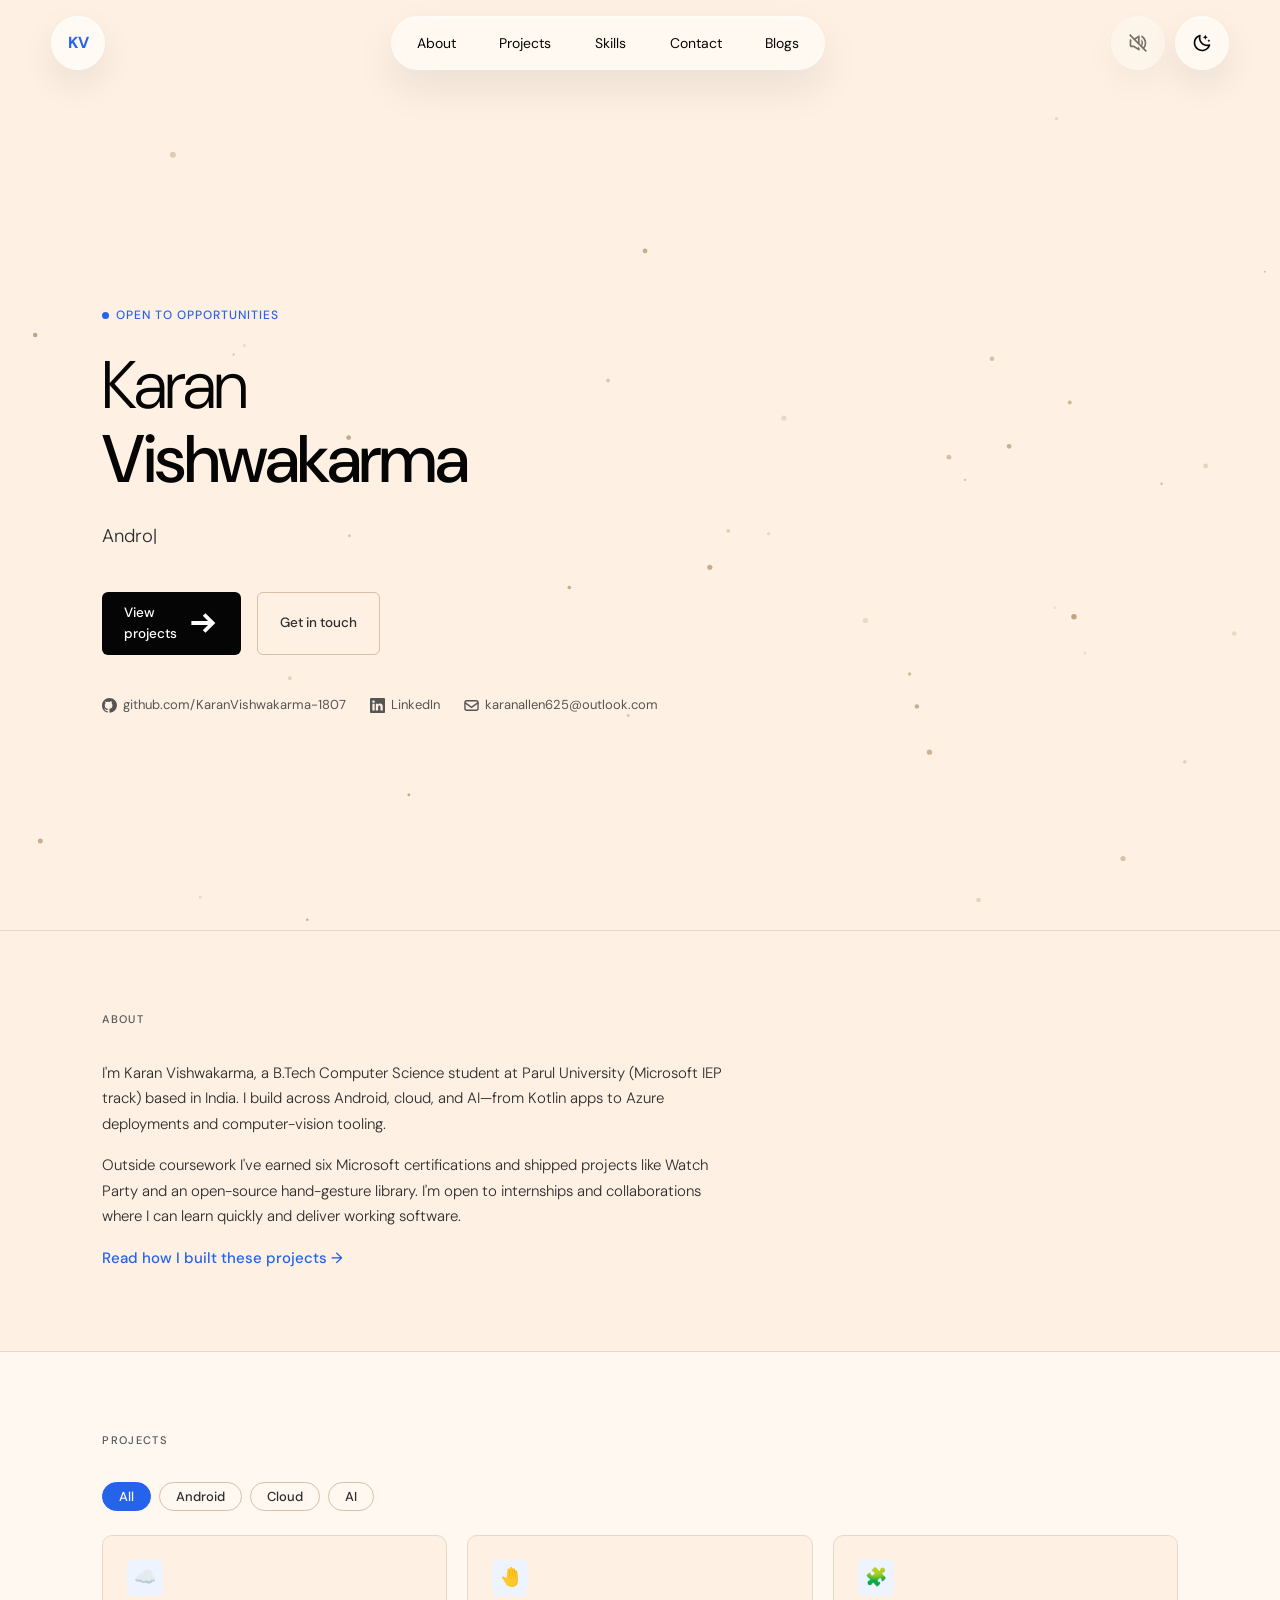
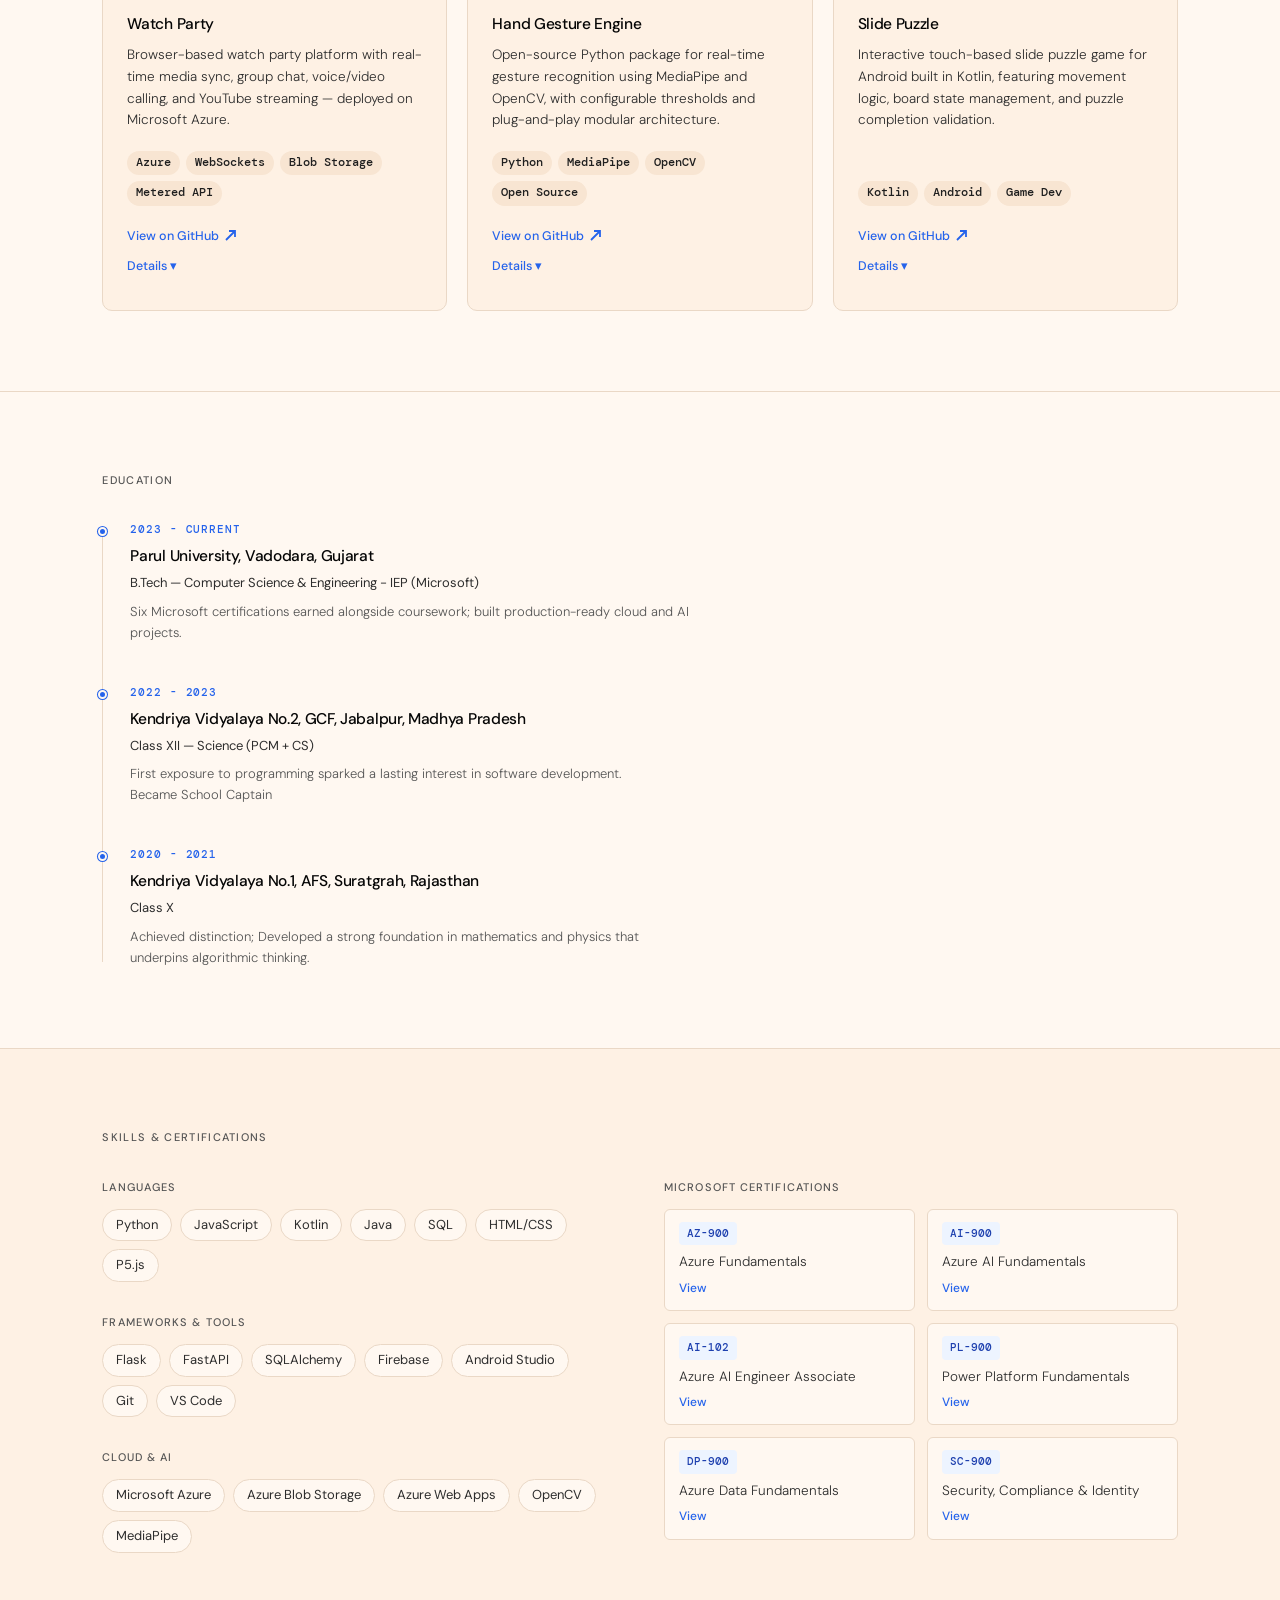
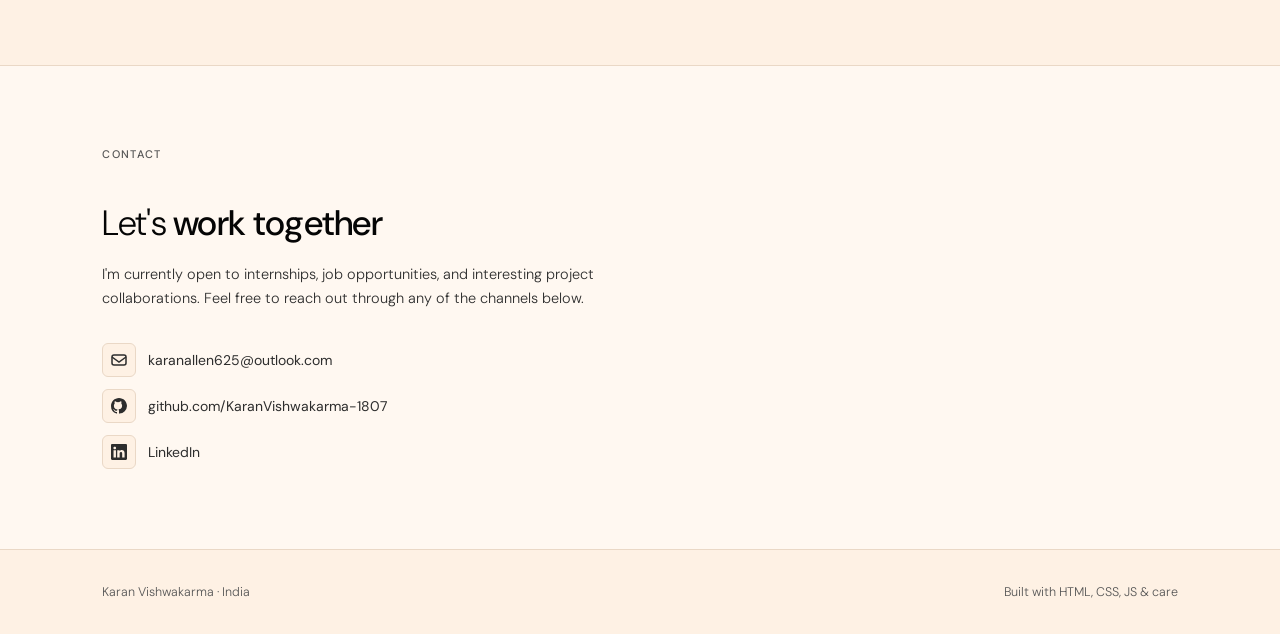
==== index.html @ 0e0a26eb "Initial commit" ====
<!DOCTYPE html>
<html lang="en">
<head>
<meta charset="UTF-8" />
<meta name="viewport" content="width=device-width, initial-scale=1.0"/>
<title>Karan Vishwakarma — Portfolio</title>
<meta name="description" content="CS undergrad building production-ready apps across Android, cloud (Azure), and AI. Six Microsoft certifications. Open to internships and collaborations."/>

<!-- Open Graph -->
<meta property="og:title" content="Karan Vishwakarma — Android · Cloud · AI"/>
<meta property="og:description" content="CS undergrad building production-ready apps across Android, cloud (Azure), and AI. Six Microsoft certifications. Open to internships and collaborations."/>
<meta property="og:type" content="website"/>
<meta property="og:url" content="https://karanvishwakarma-1807.github.io/"/>
<meta property="og:image" content="https://karanvishwakarma-1807.github.io/og-image.png"/>

<!-- Twitter / X Card -->
<meta name="twitter:card" content="summary_large_image"/>
<meta name="twitter:title" content="Karan Vishwakarma — Android · Cloud · AI"/>
<meta name="twitter:description" content="CS undergrad building production-ready apps across Android, cloud (Azure), and AI. Six Microsoft certifications. Open to internships and collaborations."/>

<link rel="preconnect" href="https://fonts.googleapis.com"/>
<link rel="preconnect" href="https://fonts.gstatic.com" crossorigin/>
<link href="https://fonts.googleapis.com/css2?family=DM+Sans:ital,opsz,wght@0,9..40,300;0,9..40,400;0,9..40,500;1,9..40,300&family=DM+Mono:wght@400;500&display=swap" rel="stylesheet"/>
<link rel="icon" type="image/svg+xml" href="assets/icons/favicon.svg"/>
<link rel="manifest" href="manifest.json"/>
<meta name="theme-color" content="#2563eb"/>
<link rel="stylesheet" href="style.css"/>
</head>
<body>

<!-- SKIP TO MAIN -->
<a href="#hero" class="skip-to-main">Skip to main content</a>

<div id="scroll-progress"></div>

<nav>
  <a href="#hero" class="nav-logo">KV</a>
  <ul class="nav-links">
    <li><a href="#about">About</a></li>
    <li><a href="#projects">Projects</a></li>
    <li><a href="#skills">Skills</a></li>
    <li><a href="#contact">Contact</a></li>
    <li><a href="blogs.html">Blogs</a></li>
  </ul>
  <div class="nav-controls">
    <button id="sound-toggle" aria-label="Toggle sound effects">
      <svg id="icon-sound-on" viewBox="0 0 24 24" fill="currentColor" aria-hidden="true" style="display:none"><path d="M4 17h2.7l5.75 3.83c.17.11.36.17.55.17.16 0 .32-.04.47-.12.33-.17.53-.51.53-.88V4c0-.37-.2-.71-.53-.88-.32-.17-.72-.15-1.03.05L6.69 7h-2.7c-1.1 0-2 .9-2 2v6c0 1.1.9 2 2 2Zm0-8h3s.06-.02.09-.02c.06 0 .13-.02.19-.04a.6.6 0 0 0 .19-.08c.03-.01.06-.02.08-.03L12 5.87v12.26l-4.45-2.96s-.06-.02-.08-.03c-.06-.03-.12-.06-.19-.08-.06-.02-.13-.03-.19-.04-.03 0-.06-.02-.09-.02H4zm18 3c0-4.09-2.47-7.61-6-9.16v2.24c2.39 1.39 4 3.96 4 6.92s-1.61 5.53-4 6.92v2.24c3.53-1.55 6-5.07 6-9.16"/><path d="M18 12c0-1.77-.78-3.36-2-4.46v8.92c1.22-1.1 2-2.69 2-4.46"/></svg>
      <svg id="icon-sound-off" viewBox="0 0 24 24" fill="currentColor" aria-hidden="true"><path d="M22 12c0-4.09-2.47-7.61-6-9.16v2.24c2.39 1.39 4 3.96 4 6.92 0 1.85-.64 3.54-1.69 4.89l-1.42-1.42c.7-.98 1.12-2.17 1.12-3.47 0-1.77-.78-3.36-2-4.46v7.05l-2-2V4c0-.37-.2-.71-.53-.88-.32-.17-.72-.15-1.03.05L7.73 6.32 2.71 1.29 1.3 2.7l20 20 1.41-1.41-2.98-2.98A9.94 9.94 0 0 0 22 11.99Zm-10-1.41L9.17 7.76 12 5.87zm0 7.54-4.45-2.96s-.06-.02-.08-.03c-.06-.03-.12-.06-.19-.08s-.13-.03-.2-.04c-.03 0-.06-.02-.09-.02h-3V9h.76L3.02 7.27C2.41 7.61 2 8.26 2 9v6c0 1.1.9 2 2 2h2.7l5.75 3.83c.17.11.36.17.55.17.16 0 .32-.04.47-.12.33-.17.53-.51.53-.88v-1.76l-2-2z"/></svg>
    </button>
    <button class="theme-toggle" id="themeToggle" aria-label="Toggle dark mode">
      <svg id="icon-sun" viewBox="0 0 24 24" fill="currentColor" aria-hidden="true" style="display:none"><path d="M12 17.01c2.76 0 5.01-2.25 5.01-5.01S14.76 6.99 12 6.99 6.99 9.24 6.99 12s2.25 5.01 5.01 5.01M12 9c1.66 0 3.01 1.35 3.01 3.01s-1.35 3.01-3.01 3.01-3.01-1.35-3.01-3.01S10.34 9 12 9m1 10h-2v3h2zm0-17h-2v3h2zM2 11h3v2H2zm17 0h3v2h-3zM4.22 18.36l.71.71.71.71 1.06-1.06 1.06-1.06-.71-.71-.71-.71-1.06 1.06zM19.78 5.64l-.71-.71-.71-.71-1.06 1.06-1.06 1.06.71.71.71.71 1.06-1.06zm-12.02.7L6.7 5.28 5.64 4.22l-.71.71-.71.71L5.28 6.7l1.06 1.06.71-.71zm8.48 11.32 1.06 1.06 1.06 1.06.71-.71.71-.71-1.06-1.06-1.06-1.06-.71.71z"/></svg>
      <svg id="icon-moon" viewBox="0 0 24 24" fill="currentColor" aria-hidden="true"><path d="M20.71 13.51c-.78.23-1.58.35-2.38.35-4.52 0-8.2-3.68-8.2-8.2 0-.8.12-1.6.35-2.38.11-.35.01-.74-.25-1s-.64-.36-1-.25A10.17 10.17 0 0 0 2 11.8C2 17.42 6.57 22 12.2 22c4.53 0 8.45-2.91 9.76-7.24.11-.35.01-.74-.25-1s-.64-.36-1-.25M12.2 20C7.68 20 4 16.32 4 11.8a8.15 8.15 0 0 1 4.18-7.15c-.03.34-.05.68-.05 1.02 0 5.62 4.57 10.2 10.2 10.2.34 0 .68-.02 1.02-.05C17.93 18.38 15.23 20 12.2 20M16 8l.94-2.06L19 5l-2.06-.94L16 2l-.94 2.06L13 5l2.06.94zm4.25-.5-.55 1.2-1.2.55 1.2.55.55 1.2.55-1.2 1.2-.55-1.2-.55z"/></svg>
    </button>
  </div>
</nav>

<audio id="background-music" src="assets/audio/cozy-loop.mp3" type="audio/mpeg" loop preload="auto"></audio>

<main>
  <!-- HERO -->
  <section id="hero">
    <canvas id="hero-canvas" aria-hidden="true"></canvas>
    <div class="hero-content">
    <div class="hero-eyebrow">
      <span class="hero-dot"></span>
      Open to opportunities
    </div>
    <h1>Karan<br/><span>Vishwakarma</span></h1>
    <p class="hero-sub">
      <span id="typing-text">Android Developer</span><span class="typing-cursor">|</span>
    </p>
    <div class="hero-actions">
      <a href="#projects" class="btn-primary">
        View projects
        <svg viewBox="0 0 16 16" fill="none" stroke="currentColor" stroke-width="1.8"><path d="M3 8h10M9 4l4 4-4 4"/></svg>
      </a>
      <a href="#contact" class="btn-secondary">Get in touch</a>
    </div>
    <div class="hero-links">
        <a href="https://github.com/KaranVishwakarma-1807" target="_blank" rel="noopener noreferrer" class="hero-link">
        <svg viewBox="0 0 16 16" fill="currentColor"><path d="M8 0C3.58 0 0 3.58 0 8a8 8 0 005.47 7.59c.4.07.55-.17.55-.38v-1.33c-2.23.48-2.7-1.08-2.7-1.08-.36-.92-.88-1.17-.88-1.17-.72-.49.05-.48.05-.48.8.06 1.22.82 1.22.82.71 1.22 1.87.87 2.33.66.07-.52.28-.87.5-1.07-1.78-.2-3.64-.89-3.64-3.95 0-.87.31-1.58.82-2.14-.08-.2-.36-1.01.08-2.11 0 0 .67-.21 2.2.82a7.6 7.6 0 012 0c1.53-1.03 2.2-.82 2.2-.82.44 1.1.16 1.91.08 2.11.51.56.82 1.27.82 2.14 0 3.07-1.87 3.75-3.65 3.95.29.25.54.73.54 1.48v2.19c0 .21.15.46.55.38A8 8 0 0016 8c0-4.42-3.58-8-8-8z"/></svg>
        github.com/KaranVishwakarma-1807
      </a>
      <a href="https://linkedin.com/in/karan-vishwakarma7872642a5" target="_blank" rel="noopener noreferrer" class="hero-link">
        <svg viewBox="0 0 16 16" fill="currentColor"><path d="M0 1.146C0 .513.526 0 1.175 0h13.65C15.474 0 16 .513 16 1.146v13.708c0 .633-.526 1.146-1.175 1.146H1.175C.526 16 0 15.487 0 14.854V1.146zm4.943 12.248V6.169H2.542v7.225h2.401zm-1.2-8.212c.837 0 1.358-.554 1.358-1.248-.015-.709-.52-1.248-1.342-1.248-.822 0-1.359.54-1.359 1.248 0 .694.521 1.248 1.327 1.248h.016zm4.908 8.212V9.359c0-.216.016-.432.08-.586.173-.431.568-.878 1.232-.878.869 0 1.216.662 1.216 1.634v3.865h2.401V9.25c0-2.22-1.184-3.252-2.764-3.252-1.274 0-1.845.7-2.165 1.193v.025h-.016a5.54 5.54 0 01.016-.025V6.169h-2.4c.03.678 0 7.225 0 7.225h2.4z"/></svg>
        LinkedIn
      </a>
      <a href="mailto:karanallen625@outlook.com" class="hero-link">
        <svg viewBox="0 0 16 16" fill="none" stroke="currentColor" stroke-width="1.5"><rect x="1" y="3" width="14" height="10" rx="2"/><path d="M1 5l7 5 7-5"/></svg>
        karanallen625@outlook.com
      </a>
    </div>
    </div><!-- /.hero-content -->
  </section>

  <hr class="divider"/>

  <section id="about" class="fade-in">
    <div class="section-label">About</div>
    <div class="about-inner">
      <p>I'm Karan Vishwakarma, a B.Tech Computer Science student at Parul University (Microsoft IEP track) based in India. I build across Android, cloud, and AI—from Kotlin apps to Azure deployments and computer-vision tooling.</p>
      <p>Outside coursework I've earned six Microsoft certifications and shipped projects like Watch Party and an open-source hand-gesture library. I'm open to internships and collaborations where I can learn quickly and deliver working software.</p>
      <p><a href="blogs.html" class="about-link">Read how I built these projects →</a></p>
    </div>
  </section>

  <hr class="divider"/>
  <section id="projects" class="fade-in">
    <div class="section-label">Projects</div>
    <div class="filter-bar">
      <button class="filter-btn active" data-filter="all" aria-pressed="true">All</button>
      <button class="filter-btn" data-filter="android" aria-pressed="false">Android</button>
      <button class="filter-btn" data-filter="cloud" aria-pressed="false">Cloud</button>
      <button class="filter-btn" data-filter="ai" aria-pressed="false">AI</button>
    </div>

    <div class="projects-grid">

      <div class="project-card" data-tags="cloud" data-expanded="false">
        <div class="project-icon">☁️</div>
        <h3>Watch Party</h3>
        <p>Browser-based watch party platform with real-time media sync, group chat, voice/video calling, and YouTube streaming — deployed on Microsoft Azure.</p>
        <div class="project-tags">
          <span class="tag">Azure</span>
          <span class="tag">WebSockets</span>
          <span class="tag">Blob Storage</span>
          <span class="tag">Metered API</span>
        </div>
        <a href="https://github.com/KaranVishwakarma-1807/WatchParty" target="_blank" rel="noopener noreferrer" class="project-link">
          View on GitHub
          <svg viewBox="0 0 13 13" fill="none" stroke="currentColor" stroke-width="1.8"><path d="M2 11L11 2M5 2h6v6"/></svg>
        </a>
        <button class="card-toggle" aria-expanded="false" aria-controls="details-watchparty">Details ▾</button>
        <div id="details-watchparty" class="card-detail">
          <p><strong>Tech Stack:</strong> Node.js, Socket.IO, Azure Blob Storage, Azure Web Apps, Metered Video API, YouTube IFrame API</p>
          <p><strong>What I learned:</strong> Real-time synchronisation across multiple clients, WebSocket event design, and deploying stateful apps on Azure.</p>
          <p><strong>Challenges:</strong> Keeping media playback in sync across varying network latencies and handling reconnection gracefully.</p>
        </div>
      </div>

      <div class="project-card" data-tags="ai" data-expanded="false">
        <div class="project-icon">🤚</div>
        <h3>Hand Gesture Engine</h3>
        <p>Open-source Python package for real-time gesture recognition using MediaPipe and OpenCV, with configurable thresholds and plug-and-play modular architecture.</p>
        <div class="project-tags">
          <span class="tag">Python</span>
          <span class="tag">MediaPipe</span>
          <span class="tag">OpenCV</span>
          <span class="tag">Open Source</span>
        </div>
        <a href="https://github.com/KaranVishwakarma-1807/hand-gesture-engine" target="_blank" rel="noopener noreferrer" class="project-link">
          View on GitHub
          <svg viewBox="0 0 13 13" fill="none" stroke="currentColor" stroke-width="1.8"><path d="M2 11L11 2M5 2h6v6"/></svg>
        </a>
        <button class="card-toggle" aria-expanded="false" aria-controls="details-gesture">Details ▾</button>
        <div id="details-gesture" class="card-detail">
          <p><strong>Tech Stack:</strong> Python, MediaPipe Hands, OpenCV, PyPI packaging</p>
          <p><strong>What I learned:</strong> Landmark-based gesture classification, packaging a Python library for public distribution, and writing configurable APIs.</p>
          <p><strong>Challenges:</strong> Achieving reliable detection across different lighting conditions and hand sizes without retraining the model.</p>
        </div>
      </div>

      <div class="project-card" data-tags="android" data-expanded="false">
        <div class="project-icon">🧩</div>
        <h3>Slide Puzzle</h3>
        <p>Interactive touch-based slide puzzle game for Android built in Kotlin, featuring movement logic, board state management, and puzzle completion validation.</p>
        <div class="project-tags">
          <span class="tag">Kotlin</span>
          <span class="tag">Android</span>
          <span class="tag">Game Dev</span>
        </div>
        <a href="https://github.com/KaranVishwakarma-1807/SlidePuzzle" target="_blank" rel="noopener noreferrer" class="project-link">
          View on GitHub
          <svg viewBox="0 0 13 13" fill="none" stroke="currentColor" stroke-width="1.8"><path d="M2 11L11 2M5 2h6v6"/></svg>
        </a>
        <button class="card-toggle" aria-expanded="false" aria-controls="details-puzzle">Details ▾</button>
        <div id="details-puzzle" class="card-detail">
          <p><strong>Tech Stack:</strong> Kotlin, Android SDK, ConstraintLayout, custom touch event handling</p>
          <p><strong>What I learned:</strong> Implementing tile-swap logic, managing 2D board state, and validating puzzle completion efficiently.</p>
          <p><strong>Challenges:</strong> Ensuring smooth touch interactions and preventing invalid moves while keeping the UI responsive.</p>
        </div>
      </div>

    </div>
  </section>

  <hr class="divider"/>

  <!-- EDUCATION TIMELINE -->
  <section id="education" class="fade-in">
    <div class="section-label">Education</div>
    <div class="timeline">

      <div class="timeline-entry fade-in" style="transition-delay: 0.1s">
        <div class="timeline-marker"></div>
        <div class="timeline-content">
          <div class="timeline-date">2023 - Current</div>
          <h3 class="timeline-institution">Parul University, Vadodara, Gujarat</h3>
          <div class="timeline-qualification">B.Tech — Computer Science &amp; Engineering - IEP (Microsoft)</div>
          <p class="timeline-highlight">Six Microsoft certifications earned alongside coursework; built production-ready cloud and AI projects.</p>
        </div>
      </div>

      <div class="timeline-entry fade-in" style="transition-delay: 0.2s">
        <div class="timeline-marker"></div>
        <div class="timeline-content">
          <div class="timeline-date">2022 - 2023</div>
          <h3 class="timeline-institution">Kendriya Vidyalaya No.2, GCF, Jabalpur, Madhya Pradesh</h3>
          <div class="timeline-qualification">Class XII — Science (PCM + CS)</div>
          <p class="timeline-highlight">First exposure to programming sparked a lasting interest in software development.</p>
          <p class="timeline-highlight">Became School Captain</p>
        </div>
      </div>

      <div class="timeline-entry fade-in" style="transition-delay: 0.3s">
        <div class="timeline-marker"></div>
        <div class="timeline-content">
          <div class="timeline-date">2020 - 2021</div>
          <h3 class="timeline-institution">Kendriya Vidyalaya No.1, AFS, Suratgrah, Rajasthan</h3>
          <div class="timeline-qualification">Class X</div>
          <p class="timeline-highlight">Achieved distinction; Developed a strong foundation in mathematics and physics that underpins algorithmic thinking.</p>
        </div>
      </div>

    </div>
  </section>

  <hr class="divider"/>

  <!-- SKILLS & CERTS -->
  <section id="skills" class="fade-in">
    <div class="section-label">Skills &amp; Certifications</div>
    <div class="skills-layout">
      <div>
        <div class="skills-group">
          <h3>Languages</h3>
          <div class="skills-chips">
            <span class="chip">Python</span>
            <span class="chip">JavaScript</span>
            <span class="chip">Kotlin</span>
            <span class="chip">Java</span>
            <span class="chip">SQL</span>
            <span class="chip">HTML/CSS</span>
            <span class="chip">P5.js</span>
          </div>
        </div>
        <div class="skills-group">
          <h3>Frameworks &amp; Tools</h3>
          <div class="skills-chips">
            <span class="chip">Flask</span>
            <span class="chip">FastAPI</span>
            <span class="chip">SQLAlchemy</span>
            <span class="chip">Firebase</span>
            <span class="chip">Android Studio</span>
            <span class="chip">Git</span>
            <span class="chip">VS Code</span>
          </div>
        </div>
        <div class="skills-group">
          <h3>Cloud &amp; AI</h3>
          <div class="skills-chips">
            <span class="chip">Microsoft Azure</span>
            <span class="chip">Azure Blob Storage</span>
            <span class="chip">Azure Web Apps</span>
            <span class="chip">OpenCV</span>
            <span class="chip">MediaPipe</span>
          </div>
        </div>
      </div>

      <div>
        <div class="skills-group">
          <h3>Microsoft Certifications</h3>
          <div class="cert-grid">
            <div class="cert-badge-card">
              <span class="cert-badge">AZ-900</span>
              <span class="cert-name">Azure Fundamentals</span>
              <a href="https://drive.google.com/file/d/1Nr_sngKWVxkgLLAtznEVMURdMsTtmDvq/view?usp=sharing" target="_blank" rel="noopener noreferrer">View</a>
            </div>
            <div class="cert-badge-card">
              <span class="cert-badge">AI-900</span>
              <span class="cert-name">Azure AI Fundamentals</span>
              <a href="https://drive.google.com/file/d/1PBKj6dda6TxkqepxqXaW0C1OZ_tCIZIm/view?usp=sharing" target="_blank" rel="noopener noreferrer">View</a>
            </div>
            <div class="cert-badge-card">
              <span class="cert-badge">AI-102</span>
              <span class="cert-name">Azure AI Engineer Associate</span>
              <a href="https://drive.google.com/file/d/1Tad9hoNYVCa8zcaLdzSZ_AsznlD0yj4D/view?usp=sharing" target="_blank" rel="noopener noreferrer">View</a>
            </div>
            <div class="cert-badge-card">
              <span class="cert-badge">PL-900</span>
              <span class="cert-name">Power Platform Fundamentals</span>
              <a href="https://drive.google.com/file/d/1-DRpCTWxleyBk-_8nn78sT7WCL09IMBk/view?usp=sharing" target="_blank" rel="noopener noreferrer">View</a>
            </div>
            <div class="cert-badge-card">
              <span class="cert-badge">DP-900</span>
              <span class="cert-name">Azure Data Fundamentals</span>
              <a href="https://drive.google.com/file/d/1J9HFnUwMkeNkVzP54woD6DmaVmfUOopj/view?usp=sharing" target="_blank" rel="noopener noreferrer">View</a>
            </div>
            <div class="cert-badge-card">
              <span class="cert-badge">SC-900</span>
              <span class="cert-name">Security, Compliance &amp; Identity</span>
              <a href="https://drive.google.com/file/d/1hMUkMDh0PLPAgvnMmNV4J0jtSAq7PG2a/view?usp=sharing" target="_blank" rel="noopener noreferrer">View</a>
            </div>
          </div>
        </div>
      </div>
    </div>
  </section>

  <hr class="divider"/>

  <!-- CONTACT -->
  <section id="contact" class="fade-in">
    <div class="section-label">Contact</div>
    <div class="contact-inner">
      <h2>Let's <span>work together</span></h2>
      <p>I'm currently open to internships, job opportunities, and interesting project collaborations. Feel free to reach out through any of the channels below.</p>
      <div class="contact-links">
        <a href="mailto:karanallen625@outlook.com" class="contact-row">
          <div class="contact-icon">
            <svg viewBox="0 0 16 16" fill="none" stroke="currentColor" stroke-width="1.5"><rect x="1" y="3" width="14" height="10" rx="2"/><path d="M1 5l7 5 7-5"/></svg>
          </div>
          karanallen625@outlook.com
        </a>
        <a href="https://github.com/KaranVishwakarma-1807" target="_blank" rel="noopener noreferrer" class="contact-row">
          <div class="contact-icon">
            <svg viewBox="0 0 16 16" fill="currentColor"><path d="M8 0C3.58 0 0 3.58 0 8a8 8 0 005.47 7.59c.4.07.55-.17.55-.38v-1.33c-2.23.48-2.7-1.08-2.7-1.08-.36-.92-.88-1.17-.88-1.17-.72-.49.05-.48.05-.48.8.06 1.22.82 1.22.82.71 1.22 1.87.87 2.33.66.07-.52.28-.87.5-1.07-1.78-.2-3.64-.89-3.64-3.95 0-.87.31-1.58.82-2.14-.08-.2-.36-1.01.08-2.11 0 0 .67-.21 2.2.82a7.6 7.6 0 012 0c1.53-1.03 2.2-.82 2.2-.82.44 1.1.16 1.91.08 2.11.51.56.82 1.27.82 2.14 0 3.07-1.87 3.75-3.65 3.95.29.25.54.73.54 1.48v2.19c0 .21.15.46.55.38A8 8 0 0016 8c0-4.42-3.58-8-8-8z"/></svg>
          </div>
          github.com/KaranVishwakarma-1807
        </a>
        <a href="https://linkedin.com/in/karan-vishwakarma7872642a5" target="_blank" rel="noopener noreferrer" class="contact-row">
          <div class="contact-icon">
            <svg viewBox="0 0 16 16" fill="currentColor"><path d="M0 1.146C0 .513.526 0 1.175 0h13.65C15.474 0 16 .513 16 1.146v13.708c0 .633-.526 1.146-1.175 1.146H1.175C.526 16 0 15.487 0 14.854V1.146zm4.943 12.248V6.169H2.542v7.225h2.401zm-1.2-8.212c.837 0 1.358-.554 1.358-1.248-.015-.709-.52-1.248-1.342-1.248-.822 0-1.359.54-1.359 1.248 0 .694.521 1.248 1.327 1.248h.016zm4.908 8.212V9.359c0-.216.016-.432.08-.586.173-.431.568-.878 1.232-.878.869 0 1.216.662 1.216 1.634v3.865h2.401V9.25c0-2.22-1.184-3.252-2.764-3.252-1.274 0-1.845.7-2.165 1.193v.025h-.016a5.54 5.54 0 01.016-.025V6.169h-2.4c.03.678 0 7.225 0 7.225h2.4z"/></svg>
          </div>
          LinkedIn
        </a>
      </div>
    </div>
  </section>
</main>

<footer>
  <p>Karan Vishwakarma · India</p>
  <p>Built with HTML, CSS, JS &amp; care</p>
</footer>

<button id="back-to-top" aria-label="Back to top">
  <svg viewBox="0 0 16 16" fill="none" stroke="currentColor" stroke-width="2" aria-hidden="true">
    <path d="M8 12V4M4 8l4-4 4 4"/>
  </svg>
</button>

<div id="custom-cursor"></div>

<script src="script.js"></script>
</body>
</html>
---- style.css ----
﻿*, *::before, *::after { box-sizing: border-box; margin: 0; padding: 0; }

:root {
  --bg: #fef1e4;
  --surface: #fff8f1;
  --border: #ead8c6;
  --border-strong: #d8bfa6;
  --text-primary: #050505;
  --text-secondary: #2d2d2d;
  --text-tertiary: #555555;
  --accent: #2563eb;
  --accent-light: #edf4ff;
  --accent-hover: #1d4ed8;
  --particle-color: #744700;
  --tag-bg: #f8e5d2;
  --tag-text: #1f1f1f;
  --cert-bg: #edf4ff;
  --cert-text: #1e40af;
  --radius: 10px;
  --radius-sm: 6px;
}

[data-theme="dark"] {
  --bg: #111110;
  --surface: #1a1917;
  --border: #2a2826;
  --border-strong: #3a3835;
  --text-primary: #f0ede8;
  --text-secondary: #9a9690;
  --text-tertiary: #5a5855;
  --accent: #5b8dee;
  --accent-light: #1a2340;
  --accent-hover: #7aa6f2;
  --particle-color: #5b8dee;
  --tag-bg: #232220;
  --tag-text: #c0bdb8;
  --cert-bg: #151d30;
  --cert-text: #7aabf0;
}

html { scroll-behavior: smooth; }

body {
  font-family: 'DM Sans', sans-serif;
  background: var(--bg);
  color: var(--text-primary);
  font-size: 15px;
  line-height: 1.6;
  -webkit-font-smoothing: antialiased;
  transition: background 0.3s, color 0.3s;
}

/* SKIP TO MAIN */
.skip-to-main {
  position: absolute;
  top: -40px;
  left: 0;
  background: var(--accent);
  color: white;
  padding: 8px 16px;
  text-decoration: none;
  border-radius: 0 0 4px 0;
  z-index: 9999;
  font-size: 14px;
  font-weight: 500;
}

.skip-to-main:focus {
  top: 0;
}

/* FOCUS-VISIBLE STYLES */
button:focus-visible,
a:focus-visible {
  outline: 3px solid var(--accent);
  outline-offset: 2px;
  border-radius: var(--radius-sm);
}

.nav-links a:focus-visible,
.nav-logo:focus-visible,
.theme-toggle:focus-visible,
#sound-toggle:focus-visible {
  outline: 3px solid var(--accent);
  outline-offset: -2px;
}

/* SCROLL PROGRESS BAR */
#scroll-progress {
  position: fixed;
  top: 0;
  left: 0;
  height: 3px;
  width: 0%;
  background: var(--accent);
  z-index: 200;
  transition: width 0.1s linear;
}

/* NAV */
nav {
  position: fixed;
  top: 16px;
  left: clamp(1rem, 4vw, 4rem);
  right: clamp(1rem, 4vw, 4rem);
  z-index: 100;
  display: grid;
  grid-template-columns: 54px 1fr auto;
  align-items: center;
  gap: 1rem;
  pointer-events: none;
}

.nav-logo {
  width: 54px;
  height: 54px;
  border: 1px solid rgba(255, 255, 255, 0.24);
  border-radius: 50%;
  background: rgba(255, 255, 255, 0.62);
  backdrop-filter: blur(18px) saturate(150%);
  -webkit-backdrop-filter: blur(18px) saturate(150%);
  box-shadow: 0 14px 34px rgba(0, 0, 0, 0.08), inset 0 1px 0 rgba(255, 255, 255, 0.38);
  display: inline-flex;
  align-items: center;
  justify-content: center;
  font-size: 16px;
  font-weight: 700;
  letter-spacing: -0.01em;
  color: var(--accent);
  text-decoration: none;
  pointer-events: auto;
  transition: transform 0.15s, border-color 0.15s, background 0.2s;
}

[data-theme="dark"] .nav-logo {
  border-color: rgba(255, 255, 255, 0.11);
  background: rgba(26, 25, 23, 0.62);
  box-shadow: 0 14px 34px rgba(0, 0, 0, 0.34), inset 0 1px 0 rgba(255, 255, 255, 0.08);
}

.nav-logo:hover {
  border-color: rgba(91, 141, 238, 0.55);
  transform: translateY(-1px);
}

.nav-links {
  justify-self: center;
  display: flex;
  align-items: center;
  gap: 0.35rem;
  list-style: none;
  min-height: 54px;
  padding: 6px;
  border: 1px solid rgba(255, 255, 255, 0.24);
  border-radius: 999px;
  background: rgba(255, 255, 255, 0.58);
  backdrop-filter: blur(20px) saturate(160%);
  -webkit-backdrop-filter: blur(20px) saturate(160%);
  box-shadow: 0 18px 40px rgba(0, 0, 0, 0.08), inset 0 1px 0 rgba(255, 255, 255, 0.42);
  pointer-events: auto;
}

[data-theme="dark"] .nav-links {
  border-color: rgba(255, 255, 255, 0.1);
  background: rgba(26, 25, 23, 0.58);
  box-shadow: 0 18px 40px rgba(0, 0, 0, 0.38), inset 0 1px 0 rgba(255, 255, 255, 0.08);
}

.nav-links a {
  font-size: 14px;
  color: var(--text-primary);
  text-decoration: none;
  display: inline-flex;
  align-items: center;
  justify-content: center;
  min-height: 40px;
  padding: 0 19px;
  border-radius: 999px;
  transition: color 0.15s, background 0.15s, transform 0.15s;
}

.nav-links a:hover {
  color: var(--accent);
  background: rgba(91, 141, 238, 0.12);
  transform: translateY(-1px);
}

.nav-controls {
  justify-self: end;
  display: flex;
  align-items: center;
  gap: 10px;
  flex-shrink: 0;
  pointer-events: auto;
}

.theme-toggle,
#sound-toggle {
  width: 54px; height: 54px;
  border-radius: 50%;
  border: 1px solid rgba(255, 255, 255, 0.24);
  background: rgba(255, 255, 255, 0.58);
  backdrop-filter: blur(18px) saturate(150%);
  -webkit-backdrop-filter: blur(18px) saturate(150%);
  color: #050505;
  cursor: pointer;
  display: flex; align-items: center; justify-content: center;
  box-shadow: 0 14px 34px rgba(0, 0, 0, 0.08), inset 0 1px 0 rgba(255, 255, 255, 0.38);
  transition: border-color 0.15s, color 0.15s, background 0.15s, transform 0.15s;
  flex-shrink: 0;
}

[data-theme="dark"] .theme-toggle,
[data-theme="dark"] #sound-toggle {
  border-color: rgba(255, 255, 255, 0.1);
  background: rgba(26, 25, 23, 0.58);
  color: #fef1e4;
  box-shadow: 0 14px 34px rgba(0, 0, 0, 0.34), inset 0 1px 0 rgba(255, 255, 255, 0.08);
}

.theme-toggle:hover,
#sound-toggle:hover {
  border-color: rgba(5, 5, 5, 0.22);
  color: #050505;
  background: rgba(5, 5, 5, 0.06);
  transform: translateY(-1px);
}

[data-theme="dark"] .theme-toggle:hover,
[data-theme="dark"] #sound-toggle:hover {
  border-color: rgba(254, 241, 228, 0.28);
  color: #fef1e4;
  background: rgba(254, 241, 228, 0.08);
}

.theme-toggle svg { width: 20px; height: 20px; transition: transform 0.4s ease; }
.theme-toggle:active svg { transform: rotate(30deg); }

#sound-toggle svg { width: 20px; height: 20px; }

/* LAYOUT */
main { padding-top: 88px; }
section { padding: 5rem clamp(1.5rem, 8vw, 8rem); }

.section-label {
  font-size: 11px;
  font-weight: 500;
  letter-spacing: 0.12em;
  text-transform: uppercase;
  color: var(--text-tertiary);
  margin-bottom: 2rem;
}

/* HERO */
#hero {
  min-height: calc(100vh - 58px);
  display: flex;
  flex-direction: column;
  justify-content: center;
  padding-top: 4rem;
  padding-bottom: 4rem;
  position: relative;
  overflow: hidden;
}

/* HERO CANVAS */
#hero-canvas {
  position: absolute;
  inset: 0;
  z-index: 0;
  width: 100%;
  height: 100%;
}

.hero-content {
  position: relative;
  z-index: 1;
  max-width: 860px;
}

.hero-eyebrow {
  display: inline-flex;
  align-items: center;
  gap: 7px;
  font-size: 12px;
  font-weight: 500;
  letter-spacing: 0.08em;
  text-transform: uppercase;
  color: var(--accent);
  margin-bottom: 1.5rem;
}

.hero-dot {
  width: 7px; height: 7px;
  border-radius: 50%;
  background: var(--accent);
  animation: pulse 2.4s ease-in-out infinite;
}

@keyframes pulse {
  0%, 100% { opacity: 1; transform: scale(1); }
  50% { opacity: 0.4; transform: scale(0.8); }
}

h1 {
  font-size: clamp(2.6rem, 6vw, 4.2rem);
  font-weight: 300;
  letter-spacing: -0.03em;
  line-height: 1.1;
  color: var(--text-primary);
  margin-bottom: 1.5rem;
}

h1 span { font-weight: 500; }

.hero-sub {
  font-size: clamp(1rem, 2vw, 1.15rem);
  color: var(--text-secondary);
  line-height: 1.65;
  max-width: 560px;
  margin-bottom: 2.5rem;
  font-weight: 300;
}

/* TYPING CURSOR */
.typing-cursor {
  animation: blink 0.7s step-end infinite;
}

@keyframes blink {
  0%, 100% { opacity: 1; }
  50% { opacity: 0; }
}

.hero-actions {
  display: flex;
  gap: 1rem;
  flex-wrap: wrap;
}

.btn-primary {
  display: inline-flex;
  align-items: center;
  gap: 8px;
  padding: 10px 22px;
  background: var(--text-primary);
  color: #fff;
  font-family: 'DM Sans', sans-serif;
  font-size: 13.5px;
  font-weight: 500;
  border: none;
  border-radius: var(--radius-sm);
  text-decoration: none;
  cursor: pointer;
  transition: background 0.15s, transform 0.1s;
}

.btn-primary:hover { background: #333; transform: translateY(-1px); }

[data-theme="dark"] .btn-primary {
  background: var(--accent);
  color: #fff;
}

[data-theme="dark"] .btn-primary:hover {
  background: var(--accent-hover);
}

.btn-secondary {
  display: inline-flex;
  align-items: center;
  gap: 8px;
  padding: 10px 22px;
  background: transparent;
  color: var(--text-secondary);
  font-family: 'DM Sans', sans-serif;
  font-size: 13.5px;
  font-weight: 500;
  border: 1px solid var(--border-strong);
  border-radius: var(--radius-sm);
  text-decoration: none;
  cursor: pointer;
  transition: border-color 0.15s, color 0.15s, transform 0.1s;
}

.btn-secondary:hover { border-color: var(--text-secondary); color: var(--text-primary); transform: translateY(-1px); }

.hero-links {
  display: flex;
  gap: 1.5rem;
  margin-top: 2.5rem;
  flex-wrap: wrap;
}

.hero-link {
  display: flex;
  align-items: center;
  gap: 6px;
  font-size: 13px;
  color: var(--text-tertiary);
  text-decoration: none;
  transition: color 0.15s;
}

.hero-link:hover { color: var(--text-primary); }
.hero-link svg { width: 15px; height: 15px; }

/* DIVIDER */
.divider {
  border: none;
  border-top: 1px solid var(--border);
  margin: 0;
}

/* PROJECTS */
#projects { background: var(--surface); }

/* FILTER BAR */
.filter-bar {
  display: flex;
  flex-direction: row;
  flex-wrap: wrap;
  gap: 0.5rem;
  margin-bottom: 1.5rem;
}

.filter-btn {
  font-family: 'DM Sans', sans-serif;
  font-size: 13px;
  font-weight: 500;
  padding: 5px 16px;
  border: 1px solid var(--border-strong);
  border-radius: 20px;
  background: transparent;
  color: var(--text-secondary);
  cursor: pointer;
  transition: background 0.15s, color 0.15s, border-color 0.15s;
}

.filter-btn:hover {
  border-color: var(--text-secondary);
  color: var(--text-primary);
}

.filter-btn.active {
  background: var(--accent);
  color: #fff;
  border-color: var(--accent);
}

/* HIDDEN PROJECT CARD (filter) */
.project-card.hidden {
  opacity: 0;
  transform: scale(0.97);
  pointer-events: none;
  transition: opacity 0.3s ease, transform 0.3s ease;
}

.projects-grid {
  display: grid;
  grid-template-columns: repeat(auto-fit, minmax(280px, 1fr));
  gap: 1.25rem;
}

.project-card {
  border: 1px solid var(--border);
  border-radius: var(--radius);
  padding: 1.5rem;
  background: var(--bg);
  position: relative;
  transition: border-color 0.2s, transform 0.2s;
  display: flex;
  flex-direction: column;
}

.project-card:hover {
  border-color: var(--border-strong);
  transform: translateY(-2px);
}

.project-icon {
  width: 36px; height: 36px;
  border-radius: var(--radius-sm);
  background: var(--accent-light);
  display: flex; align-items: center; justify-content: center;
  margin-bottom: 1rem;
  font-size: 18px;
}

.project-card h3 {
  font-size: 15.5px;
  font-weight: 500;
  letter-spacing: -0.02em;
  margin-bottom: 0.5rem;
  color: var(--text-primary);
}

.project-card p {
  font-size: 13.5px;
  color: var(--text-secondary);
  line-height: 1.6;
  flex: 1;
  margin-bottom: 1.25rem;
  font-weight: 300;
}

.project-tags {
  display: flex;
  flex-wrap: wrap;
  gap: 6px;
  margin-bottom: 1.25rem;
}

.tag {
  font-size: 11.5px;
  font-weight: 500;
  padding: 3px 9px;
  background: var(--tag-bg);
  color: var(--tag-text);
  border-radius: 20px;
  font-family: 'DM Mono', monospace;
}

.project-link {
  display: inline-flex;
  align-items: center;
  gap: 5px;
  font-size: 12.5px;
  font-weight: 500;
  color: var(--accent);
  text-decoration: none;
  transition: gap 0.15s;
}

.project-link:hover { gap: 8px; }
.project-link svg { width: 13px; height: 13px; }

/* CARD EXPANDER */
.card-detail {
  max-height: 0;
  overflow: hidden;
  transition: max-height 0.35s ease;
}

.project-card[data-expanded="true"] .card-detail {
  max-height: 400px;
}

/* SKILLS */
#skills { background: var(--bg); }

.skills-layout {
  display: grid;
  grid-template-columns: 1fr 1fr;
  gap: 3rem;
}

.skills-group { margin-bottom: 2rem; }

.skills-group h3 {
  font-size: 11px;
  font-weight: 500;
  letter-spacing: 0.1em;
  text-transform: uppercase;
  color: var(--text-tertiary);
  margin-bottom: 0.75rem;
}

.skills-chips {
  display: flex;
  flex-wrap: wrap;
  gap: 8px;
}

.chip {
  font-size: 13px;
  padding: 5px 13px;
  border: 1px solid var(--border);
  border-radius: 20px;
  color: var(--text-secondary);
  background: var(--surface);
  font-weight: 400;
}

.certifications-list {
  display: flex;
  flex-direction: column;
  gap: 10px;
}

.cert-item {
  display: flex;
  align-items: center;
  gap: 12px;
  padding: 12px 14px;
  border: 1px solid var(--border);
  border-radius: var(--radius-sm);
  background: var(--surface);
}

.cert-badge {
  font-size: 11px;
  font-weight: 500;
  font-family: 'DM Mono', monospace;
  padding: 3px 8px;
  background: var(--cert-bg);
  color: var(--cert-text);
  border-radius: 4px;
  white-space: nowrap;
}

.cert-name {
  font-size: 13.5px;
  color: var(--text-secondary);
  font-weight: 300;
}

/* EDUCATION TIMELINE */
#education { background: var(--surface); }

.timeline {
  position: relative;
  padding-left: 1.75rem;
}

.timeline::before {
  content: '';
  position: absolute;
  left: 0;
  top: 6px;
  bottom: 6px;
  width: 1px;
  background: var(--border);
}

.timeline-entry {
  position: relative;
  padding-bottom: 2.5rem;
}

.timeline-entry:last-child { padding-bottom: 0; }

.timeline-marker {
  position: absolute;
  left: -1.75rem;
  top: 6px;
  width: 9px;
  height: 9px;
  border-radius: 50%;
  background: var(--accent);
  border: 2px solid var(--surface);
  box-shadow: 0 0 0 1px var(--accent);
  transform: translateX(-4px);
}

.timeline-date {
  font-size: 11px;
  font-weight: 500;
  letter-spacing: 0.08em;
  text-transform: uppercase;
  color: var(--accent);
  margin-bottom: 0.35rem;
  font-family: 'DM Mono', monospace;
}

.timeline-institution {
  font-size: 15.5px;
  font-weight: 500;
  letter-spacing: -0.02em;
  color: var(--text-primary);
  margin-bottom: 0.25rem;
}

.timeline-qualification {
  font-size: 13px;
  color: var(--text-secondary);
  font-weight: 400;
  margin-bottom: 0.5rem;
}

.timeline-highlight {
  font-size: 13px;
  color: var(--text-tertiary);
  font-weight: 300;
  line-height: 1.6;
  max-width: 560px;
}


/* CONTACT */
#contact { background: var(--surface); }

.contact-inner { max-width: 540px; }

.contact-inner h2 {
  font-size: clamp(1.6rem, 3vw, 2.2rem);
  font-weight: 300;
  letter-spacing: -0.02em;
  margin-bottom: 0.75rem;
}

.contact-inner h2 span { font-weight: 500; }

.contact-inner p {
  font-size: 14.5px;
  color: var(--text-secondary);
  font-weight: 300;
  margin-bottom: 2rem;
  line-height: 1.65;
}

.contact-links {
  display: flex;
  flex-direction: column;
  gap: 12px;
}

.contact-row {
  display: flex;
  align-items: center;
  gap: 12px;
  font-size: 14px;
  color: var(--text-secondary);
  text-decoration: none;
  transition: color 0.15s;
}

.contact-row:hover { color: var(--text-primary); }

.contact-icon {
  width: 34px; height: 34px;
  border: 1px solid var(--border);
  border-radius: var(--radius-sm);
  display: flex; align-items: center; justify-content: center;
  background: var(--bg);
  flex-shrink: 0;
}

.contact-icon svg { width: 16px; height: 16px; }

/* FOOTER */
footer {
  padding: 2rem clamp(1.5rem, 8vw, 8rem);
  border-top: 1px solid var(--border);
  display: flex;
  justify-content: space-between;
  align-items: center;
  flex-wrap: wrap;
  gap: 1rem;
}

footer p {
  font-size: 12.5px;
  color: var(--text-tertiary);
  font-weight: 300;
}

/* FADE IN */
.fade-in {
  opacity: 0;
  transform: translateY(18px);
  transition: opacity 0.55s ease, transform 0.55s ease;
}
.fade-in.visible { opacity: 1; transform: translateY(0); }

/* RESPONSIVE */
@media (max-width: 700px) {
  .skills-layout { grid-template-columns: 1fr; }

  nav {
    top: 12px;
    left: 0.85rem;
    right: 0.85rem;
    grid-template-columns: 44px 1fr auto;
    gap: 0.55rem;
  }

  .nav-logo,
  .theme-toggle,
  #sound-toggle {
    width: 44px;
    height: 44px;
  }

  .nav-controls { gap: 6px; }

  .nav-links {
    min-height: 44px;
    gap: 0.1rem;
    padding: 4px;
  }

  .nav-links a {
    min-height: 34px;
    padding: 0 9px;
    font-size: 12.5px;
  }

  main { padding-top: 78px; }
}

@media (max-width: 520px) {
  nav {
    grid-template-columns: 44px auto;
    grid-template-areas:
      "logo controls"
      "links links";
  }

  .nav-logo { grid-area: logo; }
  .nav-controls { grid-area: controls; }
  .nav-links {
    grid-area: links;
    justify-self: center;
    margin-top: 0.35rem;
  }

  main { padding-top: 124px; }
}

/* BACK TO TOP */
#back-to-top {
  position: fixed;
  bottom: 2rem;
  right: 2rem;
  width: 40px;
  height: 40px;
  border-radius: 50%;
  border: 1px solid var(--border-strong);
  background: var(--surface);
  color: var(--text-secondary);
  cursor: pointer;
  display: flex;
  align-items: center;
  justify-content: center;
  opacity: 0;
  pointer-events: none;
  transition: opacity 0.3s, border-color 0.15s, color 0.15s, background 0.15s;
  z-index: 99;
}

#back-to-top svg {
  width: 16px;
  height: 16px;
}

#back-to-top:hover {
  border-color: var(--text-secondary);
  color: var(--text-primary);
  background: var(--tag-bg);
}

#back-to-top.visible {
  opacity: 1;
  pointer-events: auto;
}

/* CUSTOM CURSOR */
#custom-cursor {
  position: fixed;
  width: 10px;
  height: 10px;
  border-radius: 50%;
  background: var(--accent);
  pointer-events: none;
  mix-blend-mode: difference;
  transition: transform 0.1s ease;
  z-index: 9999;
}

#custom-cursor.cursor-hover {
  transform: scale(2.5);
}

/* CERT GRID */
.cert-grid {
  display: grid;
  grid-template-columns: repeat(auto-fit, minmax(200px, 1fr));
  gap: 0.75rem;
}

.cert-badge-card {
  display: flex;
  flex-direction: column;
  gap: 6px;
  padding: 12px 14px;
  border: 1px solid var(--border);
  border-radius: var(--radius-sm);
  background: var(--surface);
}

.cert-badge-card .cert-badge {
  align-self: flex-start;
}

.cert-badge-card .cert-name {
  flex: 1;
}

.cert-badge-card a {
  font-size: 12px;
  color: var(--accent);
  text-decoration: none;
  font-weight: 500;
  transition: opacity 0.15s;
}

.cert-badge-card a:hover { opacity: 0.75; }

/* ABOUT */
.about-inner {
  max-width: 620px;
}

.about-inner p {
  color: var(--text-secondary);
  margin-bottom: 1rem;
  font-weight: 300;
  line-height: 1.7;
}

.about-inner p:last-child { margin-bottom: 0; }

.about-link {
  font-weight: 500;
  color: var(--accent);
  text-decoration: none;
  transition: opacity 0.15s;
}

.about-link:hover { opacity: 0.8; }

/* BLOG PAGE */
.page-intro {
  max-width: 640px;
  margin-bottom: 2.5rem;
}

.page-intro h1 {
  font-size: clamp(2rem, 4vw, 2.75rem);
  font-weight: 300;
  letter-spacing: -0.03em;
  margin-bottom: 0.75rem;
}

.page-intro p {
  color: var(--text-secondary);
  font-weight: 300;
  line-height: 1.7;
}

.blog-list {
  display: flex;
  flex-direction: column;
  gap: 1.25rem;
  max-width: 720px;
}

.blog-card {
  padding: 1.5rem 1.75rem;
  border: 1px solid var(--border);
  border-radius: var(--radius);
  background: var(--surface);
  transition: border-color 0.15s;
}

.blog-card:hover { border-color: var(--border-strong); }

.blog-meta {
  font-family: 'DM Mono', monospace;
  font-size: 11.5px;
  color: var(--text-tertiary);
  letter-spacing: 0.04em;
  text-transform: uppercase;
  margin-bottom: 0.5rem;
}

.blog-card h2 {
  font-size: 1.15rem;
  font-weight: 500;
  letter-spacing: -0.02em;
  margin-bottom: 0.65rem;
  color: var(--text-primary);
}

.blog-card p {
  font-size: 14px;
  color: var(--text-secondary);
  line-height: 1.65;
  font-weight: 300;
}

.blog-card p + p { margin-top: 0.65rem; }

.blog-back {
  margin-top: 2.5rem;
  max-width: 720px;
}

.nav-links a.is-active {
  color: var(--accent);
  background: rgba(91, 141, 238, 0.12);
}

/* SOUND TOGGLE MUTED STATE */
#sound-toggle.sound-muted {
  opacity: 0.55;
}

/* CARD TOGGLE BUTTON */
.card-toggle {
  display: inline-flex;
  align-items: center;
  gap: 4px;
  margin-top: 0.75rem;
  font-family: 'DM Sans', sans-serif;
  font-size: 12.5px;
  font-weight: 500;
  color: var(--accent);
  background: transparent;
  border: none;
  cursor: pointer;
  padding: 0;
  transition: opacity 0.15s;
}

.card-toggle:hover { opacity: 0.75; }

.card-detail {
  margin-top: 0.75rem;
  font-size: 13px;
  color: var(--text-secondary);
  line-height: 1.65;
}

.card-detail p { margin-bottom: 0.5rem; }
.card-detail p:last-child { margin-bottom: 0; }
.card-detail strong { color: var(--text-primary); font-weight: 500; }
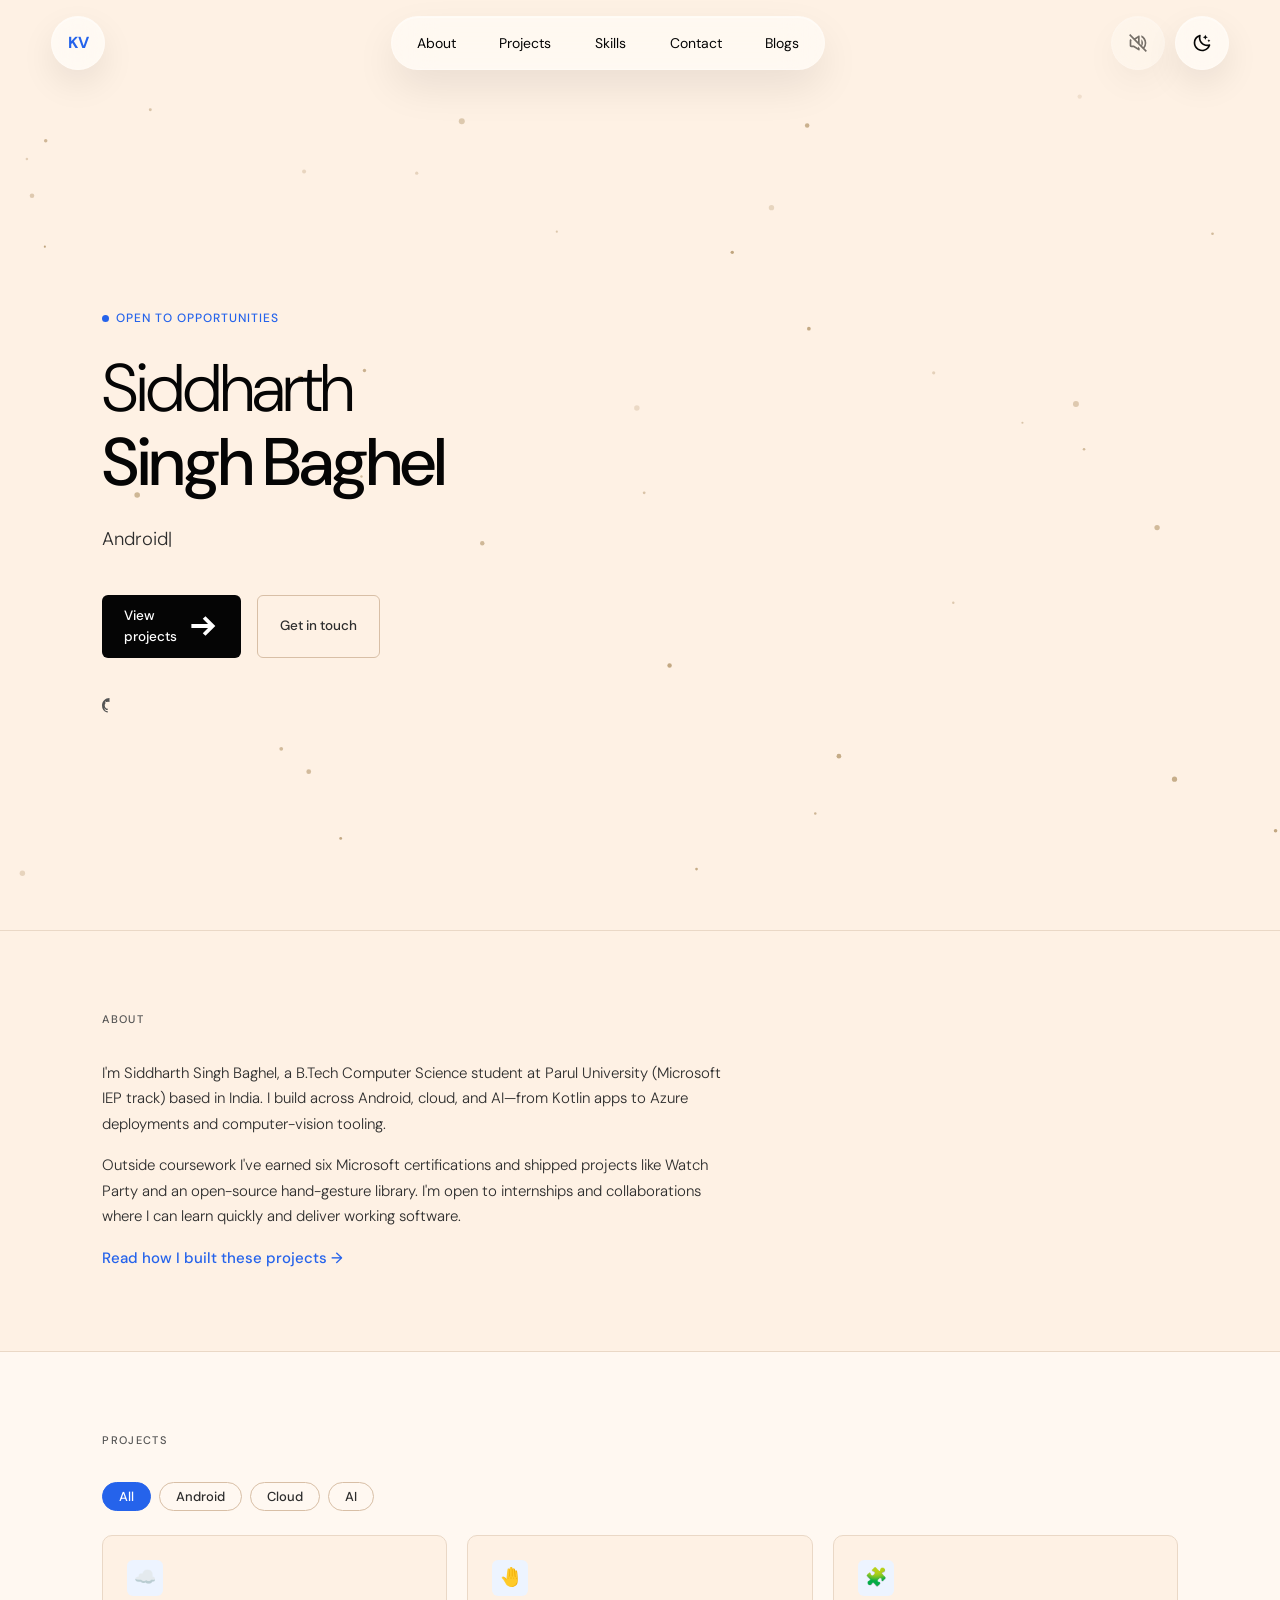
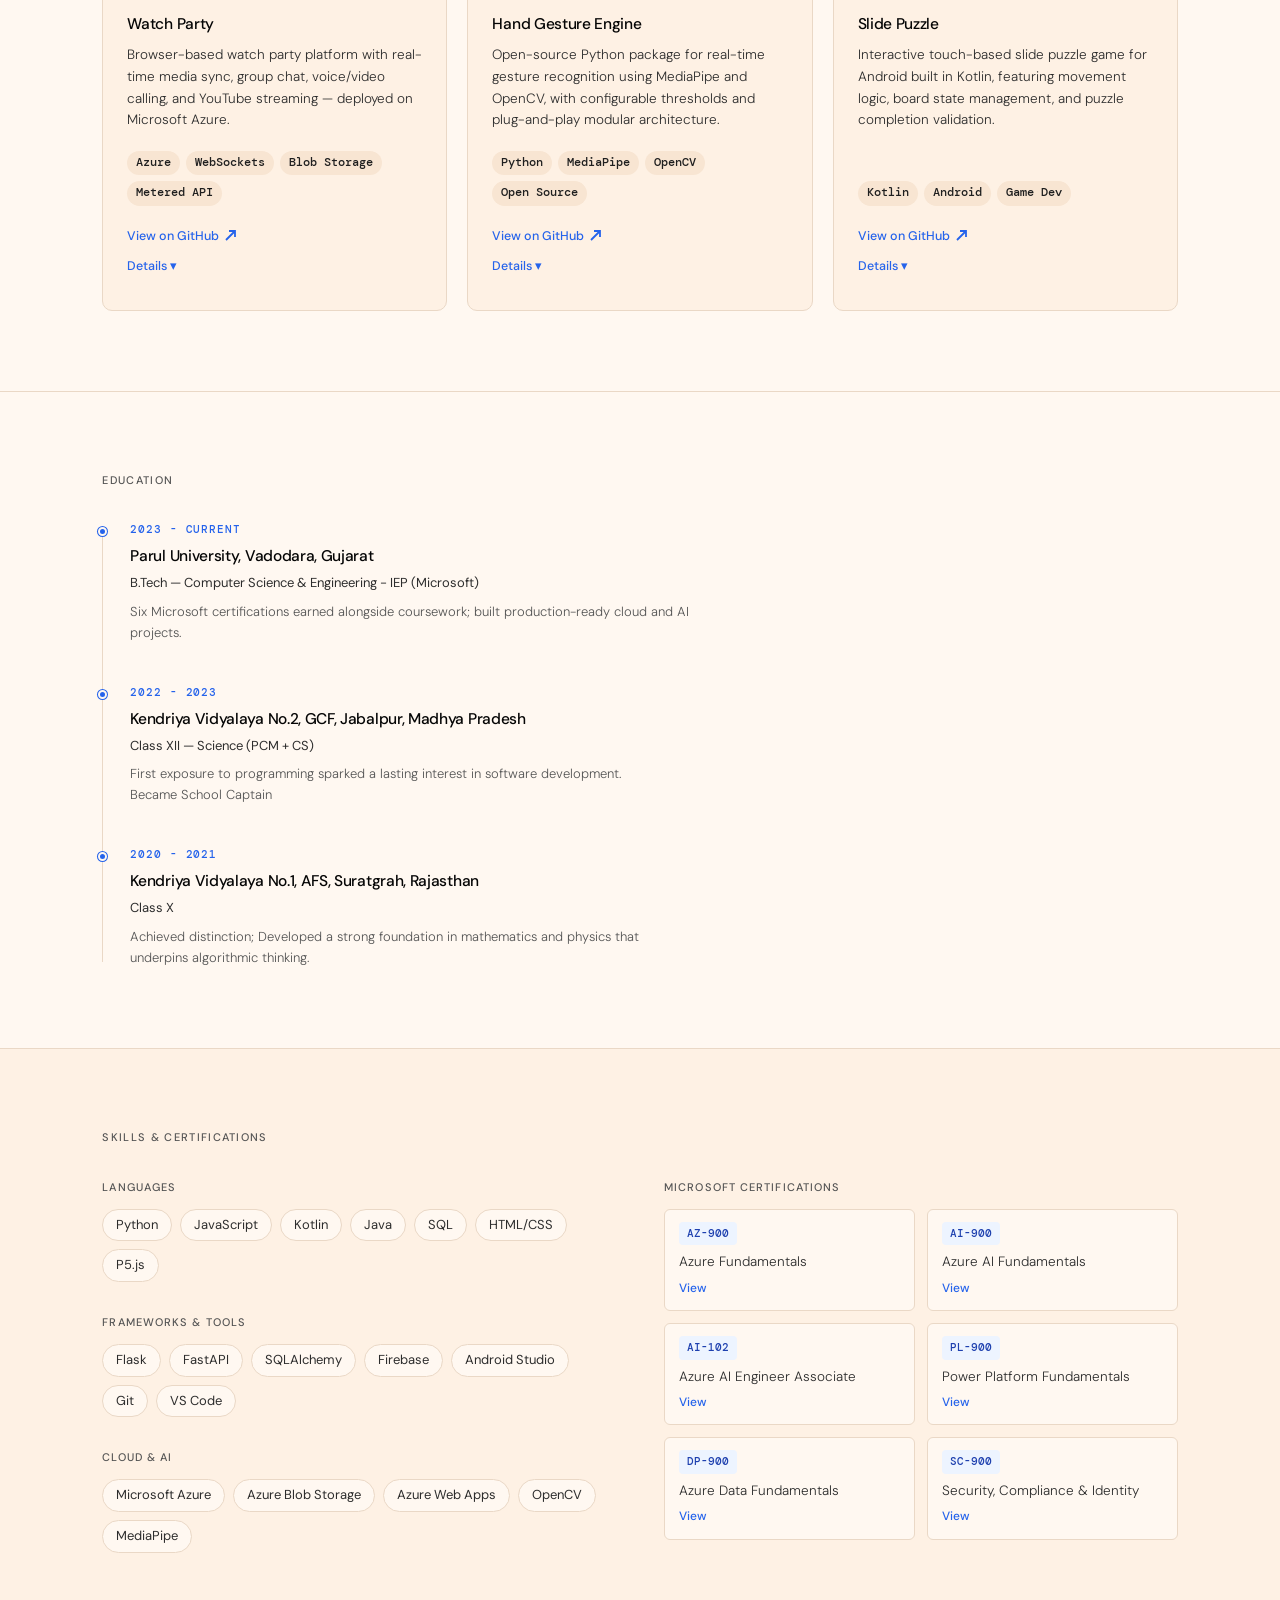
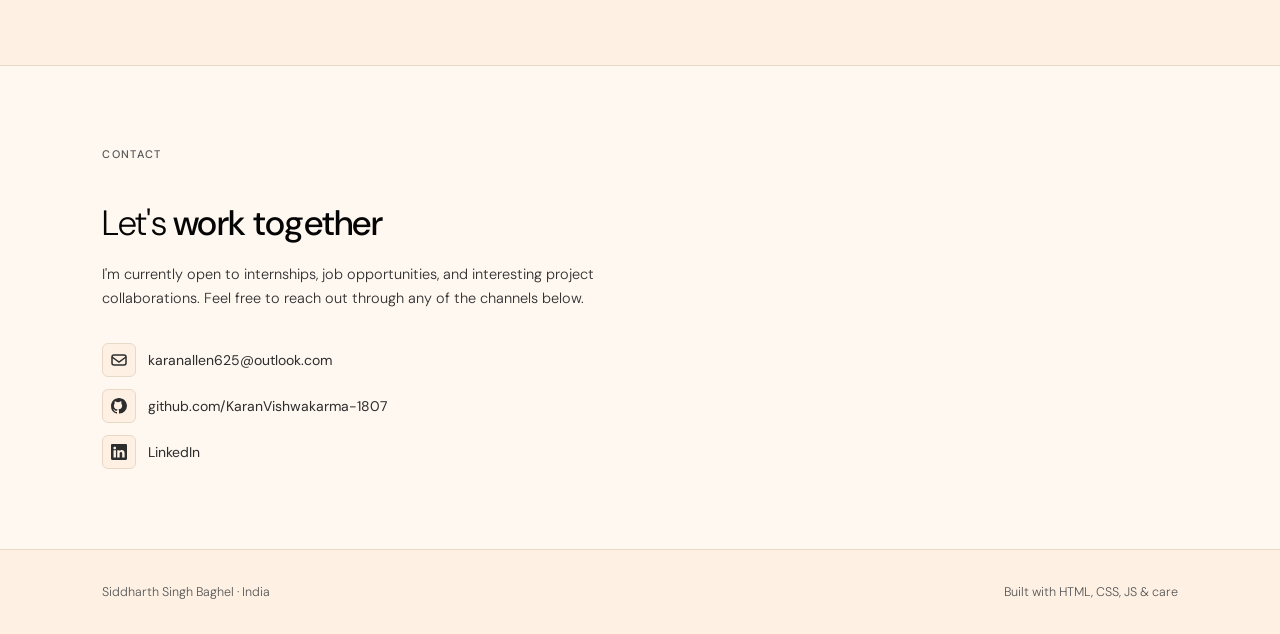
==== commit 05d94c20: "Update portfolio name, links, and roles Replace personal branding from Karan Vishwakarma to Siddhart" ====
--- a/index.html
+++ b/index.html
@@ -3,19 +3,19 @@
 <head>
 <meta charset="UTF-8" />
 <meta name="viewport" content="width=device-width, initial-scale=1.0"/>
-<title>Karan Vishwakarma — Portfolio</title>
+<title>Siddharth Singh Baghel — Portfolio</title>
 <meta name="description" content="CS undergrad building production-ready apps across Android, cloud (Azure), and AI. Six Microsoft certifications. Open to internships and collaborations."/>
 
 <!-- Open Graph -->
-<meta property="og:title" content="Karan Vishwakarma — Android · Cloud · AI"/>
+<meta property="og:title" content="Siddharth Singh Baghel — Android · Cloud · AI"/>
 <meta property="og:description" content="CS undergrad building production-ready apps across Android, cloud (Azure), and AI. Six Microsoft certifications. Open to internships and collaborations."/>
 <meta property="og:type" content="website"/>
-<meta property="og:url" content="https://karanvishwakarma-1807.github.io/"/>
-<meta property="og:image" content="https://karanvishwakarma-1807.github.io/og-image.png"/>
+<meta property="og:url" content="https://github.com/siddharthsinghworks-10"/>
+<meta property="og:image" content="https://github.com/siddharthsinghworks-10/og-image.png"/>
 
 <!-- Twitter / X Card -->
 <meta name="twitter:card" content="summary_large_image"/>
-<meta name="twitter:title" content="Karan Vishwakarma — Android · Cloud · AI"/>
+<meta name="twitter:title" content="Siddharth Singh Baghel — Android · Cloud · AI"/>
 <meta name="twitter:description" content="CS undergrad building production-ready apps across Android, cloud (Azure), and AI. Six Microsoft certifications. Open to internships and collaborations."/>
 
 <link rel="preconnect" href="https://fonts.googleapis.com"/>
@@ -65,7 +65,7 @@
       <span class="hero-dot"></span>
       Open to opportunities
     </div>
-    <h1>Karan<br/><span>Vishwakarma</span></h1>
+    <h1>Siddharth<br/><span>Singh Baghel</span></h1>
     <p class="hero-sub">
       <span id="typing-text">Android Developer</span><span class="typing-cursor">|</span>
     </p>
@@ -77,13 +77,8 @@
       <a href="#contact" class="btn-secondary">Get in touch</a>
     </div>
     <div class="hero-links">
-        <a href="https://github.com/KaranVishwakarma-1807" target="_blank" rel="noopener noreferrer" class="hero-link">
-        <svg viewBox="0 0 16 16" fill="currentColor"><path d="M8 0C3.58 0 0 3.58 0 8a8 8 0 005.47 7.59c.4.07.55-.17.55-.38v-1.33c-2.23.48-2.7-1.08-2.7-1.08-.36-.92-.88-1.17-.88-1.17-.72-.49.05-.48.05-.48.8.06 1.22.82 1.22.82.71 1.22 1.87.87 2.33.66.07-.52.28-.87.5-1.07-1.78-.2-3.64-.89-3.64-3.95 0-.87.31-1.58.82-2.14-.08-.2-.36-1.01.08-2.11 0 0 .67-.21 2.2.82a7.6 7.6 0 012 0c1.53-1.03 2.2-.82 2.2-.82.44 1.1.16 1.91.08 2.11.51.56.82 1.27.82 2.14 0 3.07-1.87 3.75-3.65 3.95.29.25.54.73.54 1.48v2.19c0 .21.15.46.55.38A8 8 0 0016 8c0-4.42-3.58-8-8-8z"/></svg>
-        github.com/KaranVishwakarma-1807
-      </a>
-      <a href="https://linkedin.com/in/karan-vishwakarma7872642a5" target="_blank" rel="noopener noreferrer" class="hero-link">
-        <svg viewBox="0 0 16 16" fill="currentColor"><path d="M0 1.146C0 .513.526 0 1.175 0h13.65C15.474 0 16 .513 16 1.146v13.708c0 .633-.526 1.146-1.175 1.146H1.175C.526 16 0 15.487 0 14.854V1.146zm4.943 12.248V6.169H2.542v7.225h2.401zm-1.2-8.212c.837 0 1.358-.554 1.358-1.248-.015-.709-.52-1.248-1.342-1.248-.822 0-1.359.54-1.359 1.248 0 .694.521 1.248 1.327 1.248h.016zm4.908 8.212V9.359c0-.216.016-.432.08-.586.173-.431.568-.878 1.232-.878.869 0 1.216.662 1.216 1.634v3.865h2.401V9.25c0-2.22-1.184-3.252-2.764-3.252-1.274 0-1.845.7-2.165 1.193v.025h-.016a5.54 5.54 0 01.016-.025V6.169h-2.4c.03.678 0 7.225 0 7.225h2.4z"/></svg>
-        LinkedIn
+        <a href="https://github.com/siddharthsinghworks-10" target="_blank" rel="noopener noreferrer" class="hero-link">
+        <svg viewBox="0 0 16 16" fill="currentColor"><path d="M8 0C3.58 0 0 3.58 0 8a8 8 0 005.47 7.59c.4.07.55-.17.55-.38v-1.33c-2.23.48-2.7-1.08-2.7-1.08-.36-.92-.88-1.17-.88-1.17-.72-.49.05-.48.05-.48.8.06 1.22.82 1.22.82.71 1.22 1.87.87 2.33.66.07-.52.28-.87.5-1.07-1.78-.2-3.64-.89-3.64-3.95 0-.87.31-1.58.82-2.14-.08-.2-.36-1.01.08-2.11 0 0 .67-.21 2.2.82a7.6 7.6 0 012 0c1.53-1。
       </a>
       <a href="mailto:karanallen625@outlook.com" class="hero-link">
         <svg viewBox="0 0 16 16" fill="none" stroke="currentColor" stroke-width="1.5"><rect x="1" y="3" width="14" height="10" rx="2"/><path d="M1 5l7 5 7-5"/></svg>
@@ -98,7 +93,7 @@
   <section id="about" class="fade-in">
     <div class="section-label">About</div>
     <div class="about-inner">
-      <p>I'm Karan Vishwakarma, a B.Tech Computer Science student at Parul University (Microsoft IEP track) based in India. I build across Android, cloud, and AI—from Kotlin apps to Azure deployments and computer-vision tooling.</p>
+      <p>I'm Siddharth Singh Baghel, a B.Tech Computer Science student at Parul University (Microsoft IEP track) based in India. I build across Android, cloud, and AI—from Kotlin apps to Azure deployments and computer-vision tooling.</p>
       <p>Outside coursework I've earned six Microsoft certifications and shipped projects like Watch Party and an open-source hand-gesture library. I'm open to internships and collaborations where I can learn quickly and deliver working software.</p>
       <p><a href="blogs.html" class="about-link">Read how I built these projects →</a></p>
     </div>
@@ -341,7 +336,7 @@
 </main>
 
 <footer>
-  <p>Karan Vishwakarma · India</p>
+  <p>Siddharth Singh Baghel · India</p>
   <p>Built with HTML, CSS, JS &amp; care</p>
 </footer>
 
